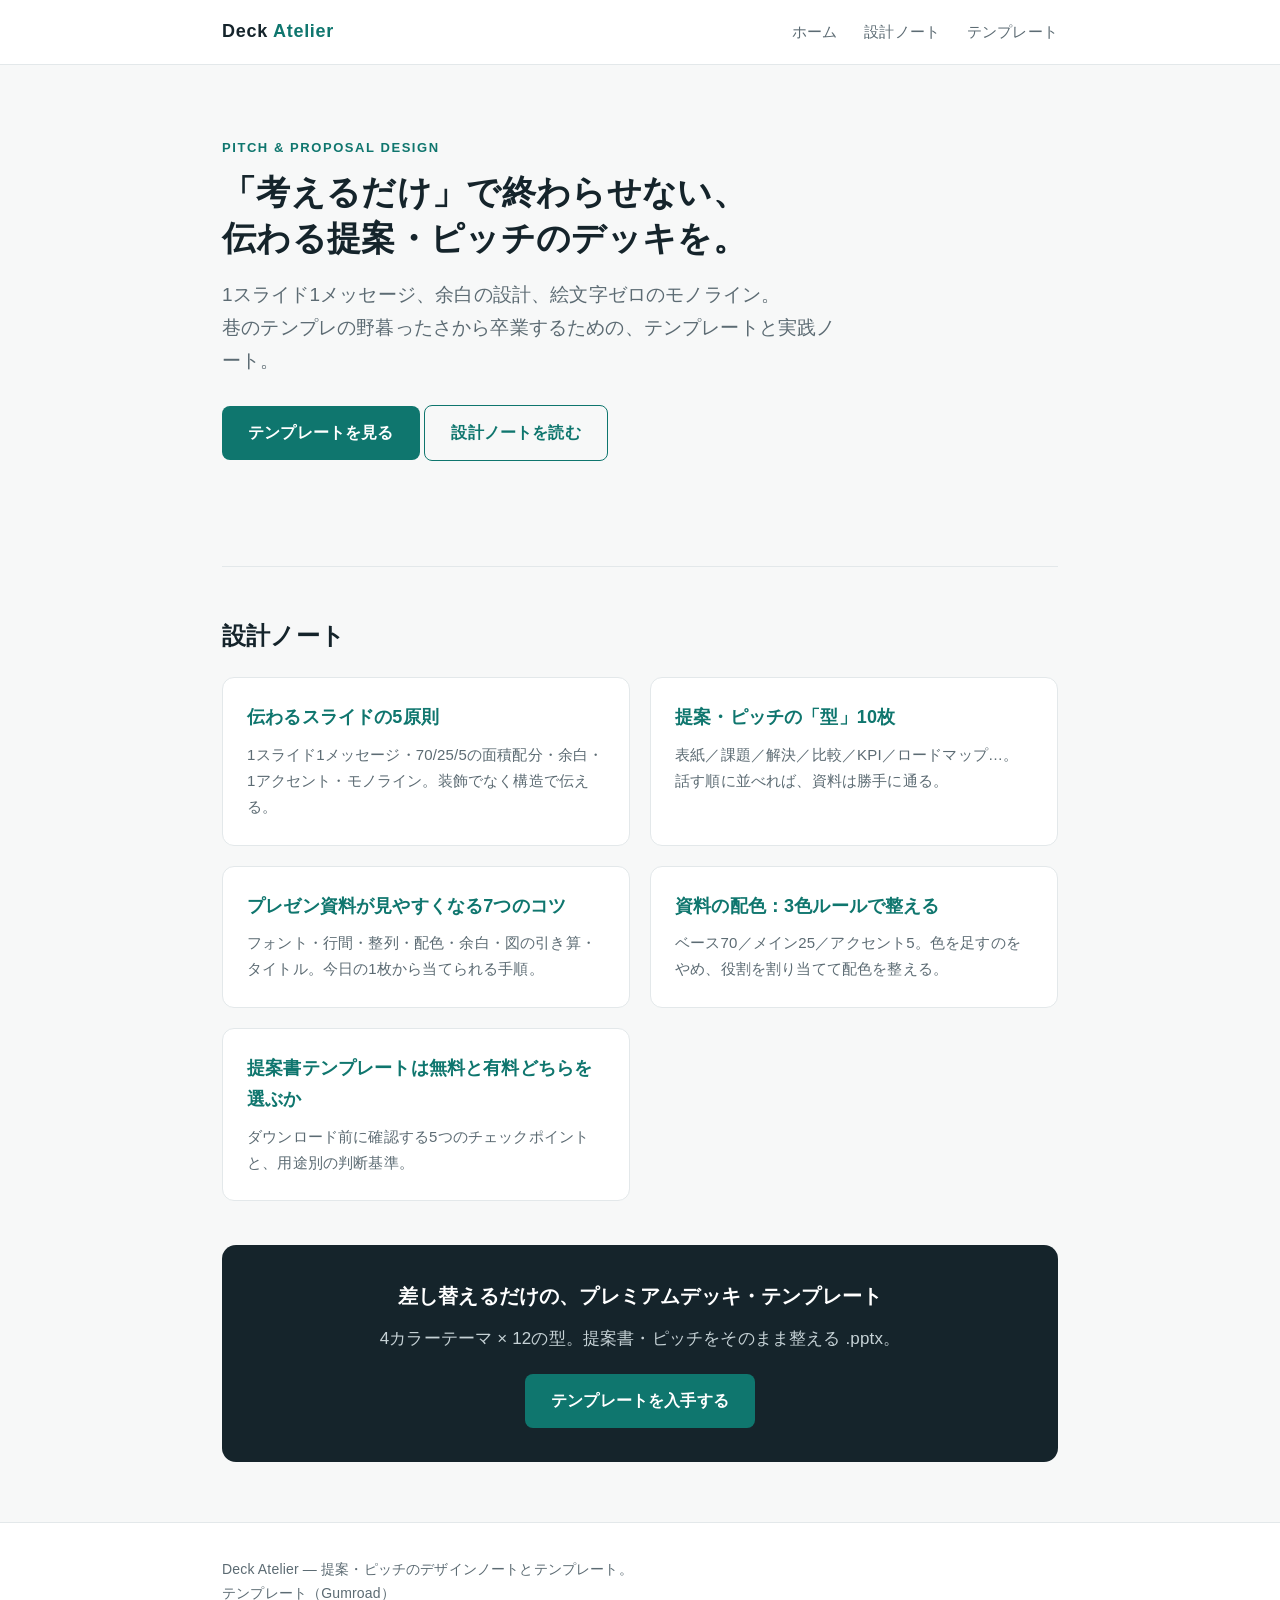
==== index.html @ 908f52f6 "feat: 設計ノート#5「提案書テンプレートは無料と有料どちらを選ぶか」公開 検索意図「提案書 テンプレート 無料」向け。ダウンロード前の5チェックポイント・ 用途別判断基準・入手後の初期設定手順を" ====
<!doctype html>
<html lang="ja">
<head>
<meta charset="utf-8">
<meta name="viewport" content="width=device-width,initial-scale=1">
<title>Deck Atelier ｜ 提案書・ピッチデックのデザインテンプレートと設計ノート</title>
<meta name="description" content="提案書・ピッチデックの「伝わる」デザインを、テンプレートと実践ノートで。1スライド1メッセージ・余白設計・絵文字ゼロのモノライン。パワポで差し替えるだけ。">
<meta property="og:title" content="Deck Atelier — 提案・ピッチが伝わるデッキデザイン">
<meta property="og:description" content="1スライド1メッセージの型と、差し替えるだけのプレミアムテンプレート。">
<meta property="og:type" content="website">
<link rel="canonical" href="https://imeiden0814-sys.github.io/deck-atelier/">
<link rel="stylesheet" href="./style.css">
</head>
<body>
<header class="site"><div class="wrap">
  <div class="brand">Deck <span>Atelier</span></div>
  <nav class="top">
    <a href="./">ホーム</a>
    <a href="./guide/slide-design-principles.html">設計ノート</a>
    <a href="https://imeiden.gumroad.com/l/premium-ai-deck">テンプレート</a>
  </nav>
</div></header>

<main class="wrap">
  <section class="hero">
    <p class="kicker">Pitch &amp; Proposal Design</p>
    <h1>「考えるだけ」で終わらせない、<br>伝わる提案・ピッチのデッキを。</h1>
    <p class="lead">1スライド1メッセージ、余白の設計、絵文字ゼロのモノライン。<br>巷のテンプレの野暮ったさから卒業するための、テンプレートと実践ノート。</p>
    <p>
      <a class="btn" href="https://imeiden.gumroad.com/l/premium-ai-deck">テンプレートを見る</a>
      <a class="btn ghost" href="./guide/slide-design-principles.html">設計ノートを読む</a>
    </p>
  </section>

  <hr class="hr">

  <section>
    <h2>設計ノート</h2>
    <div class="grid">
      <a class="card" href="./guide/slide-design-principles.html">
        <h3>伝わるスライドの5原則</h3>
        <p>1スライド1メッセージ・70/25/5の面積配分・余白・1アクセント・モノライン。装飾でなく構造で伝える。</p>
      </a>
      <a class="card" href="./guide/pitch-deck-structure.html">
        <h3>提案・ピッチの「型」10枚</h3>
        <p>表紙／課題／解決／比較／KPI／ロードマップ…。話す順に並べれば、資料は勝手に通る。</p>
      </a>
      <a class="card" href="./guide/presentation-readable-tips.html">
        <h3>プレゼン資料が見やすくなる7つのコツ</h3>
        <p>フォント・行間・整列・配色・余白・図の引き算・タイトル。今日の1枚から当てられる手順。</p>
      </a>
      <a class="card" href="./guide/slide-color-3rule.html">
        <h3>資料の配色：3色ルールで整える</h3>
        <p>ベース70／メイン25／アクセント5。色を足すのをやめ、役割を割り当てて配色を整える。</p>
      </a>
      <a class="card" href="./guide/proposal-template-free-vs-paid.html">
        <h3>提案書テンプレートは無料と有料どちらを選ぶか</h3>
        <p>ダウンロード前に確認する5つのチェックポイントと、用途別の判断基準。</p>
      </a>
    </div>
  </section>

  <div class="cta-band">
    <h3>差し替えるだけの、プレミアムデッキ・テンプレート</h3>
    <p>4カラーテーマ × 12の型。提案書・ピッチをそのまま整える .pptx。</p>
    <a class="btn" href="https://imeiden.gumroad.com/l/premium-ai-deck" style="background:#0f766e">テンプレートを入手する</a>
  </div>
</main>

<footer class="site"><div class="wrap">
  Deck Atelier — 提案・ピッチのデザインノートとテンプレート。<br>
  <a href="https://imeiden.gumroad.com/l/premium-ai-deck">テンプレート（Gumroad）</a>
</div></footer>
</body>
</html>
---- style.css ----
:root{
  --ink:#15242b;      /* 濃紺グレー・本文 */
  --muted:#5c6b73;
  --line:#e3e8ea;
  --bg:#f7f8f8;
  --card:#ffffff;
  --accent:#0f766e;   /* ティール1アクセント */
  --accent-ink:#0b544e;
  --max:880px;
}
*{box-sizing:border-box}
html{-webkit-text-size-adjust:100%}
body{
  margin:0;color:var(--ink);background:var(--bg);
  font-family:-apple-system,"Segoe UI","Hiragino Kaku Gothic ProN","Noto Sans JP",Meiryo,sans-serif;
  line-height:1.75;font-size:17px;letter-spacing:.01em;
}
a{color:var(--accent);text-decoration:none}
a:hover{text-decoration:underline}
.wrap{max-width:var(--max);margin:0 auto;padding:0 22px}
header.site{border-bottom:1px solid var(--line);background:var(--card)}
header.site .wrap{display:flex;align-items:center;justify-content:space-between;height:64px}
.brand{font-weight:700;letter-spacing:.04em;color:var(--ink);font-size:18px}
.brand span{color:var(--accent)}
nav.top a{color:var(--muted);margin-left:22px;font-size:15px}
.hero{padding:72px 0 40px}
.hero h1{font-size:34px;line-height:1.35;margin:0 0 16px;font-weight:800;letter-spacing:.01em}
.hero p.lead{font-size:19px;color:var(--muted);margin:0 0 28px;max-width:620px}
.btn{display:inline-block;background:var(--accent);color:#fff;padding:13px 26px;border-radius:8px;font-weight:700;font-size:16px}
.btn:hover{background:var(--accent-ink);text-decoration:none}
.btn.ghost{background:transparent;color:var(--accent);border:1.5px solid var(--accent)}
.btn.ghost:hover{background:rgba(15,118,110,.06)}
.hr{height:1px;background:var(--line);border:0;margin:48px 0}
section h2{font-size:24px;font-weight:800;margin:0 0 20px}
.grid{display:grid;grid-template-columns:1fr 1fr;gap:20px}
@media(max-width:680px){.grid{grid-template-columns:1fr}.hero h1{font-size:27px}}
.card{background:var(--card);border:1px solid var(--line);border-radius:12px;padding:24px}
.card h3{margin:0 0 8px;font-size:18px}
.card p{margin:0;color:var(--muted);font-size:15px}
.kicker{color:var(--accent);font-weight:700;font-size:13px;letter-spacing:.12em;text-transform:uppercase;margin:0 0 10px}
article.post{padding:56px 0}
article.post h1{font-size:30px;line-height:1.4;margin:0 0 8px;font-weight:800}
article.post .meta{color:var(--muted);font-size:14px;margin:0 0 32px}
article.post h2{font-size:22px;margin:40px 0 14px}
article.post h3{font-size:18px;margin:28px 0 10px}
article.post p{margin:0 0 18px}
article.post ul{margin:0 0 18px;padding-left:22px}
article.post li{margin:0 0 8px}
blockquote{border-left:3px solid var(--accent);margin:24px 0;padding:6px 0 6px 18px;color:var(--accent-ink);background:rgba(15,118,110,.04)}
.cta-band{background:var(--ink);color:#fff;border-radius:14px;padding:34px;margin:44px 0;text-align:center}
.cta-band h3{margin:0 0 10px;font-size:20px;color:#fff}
.cta-band p{margin:0 0 20px;color:#c6d2d6}
footer.site{border-top:1px solid var(--line);background:var(--card);margin-top:60px;padding:34px 0;color:var(--muted);font-size:14px}
footer.site a{color:var(--muted)}
.tag{display:inline-block;font-size:12px;color:var(--accent);border:1px solid var(--line);border-radius:999px;padding:3px 11px;margin-right:6px}
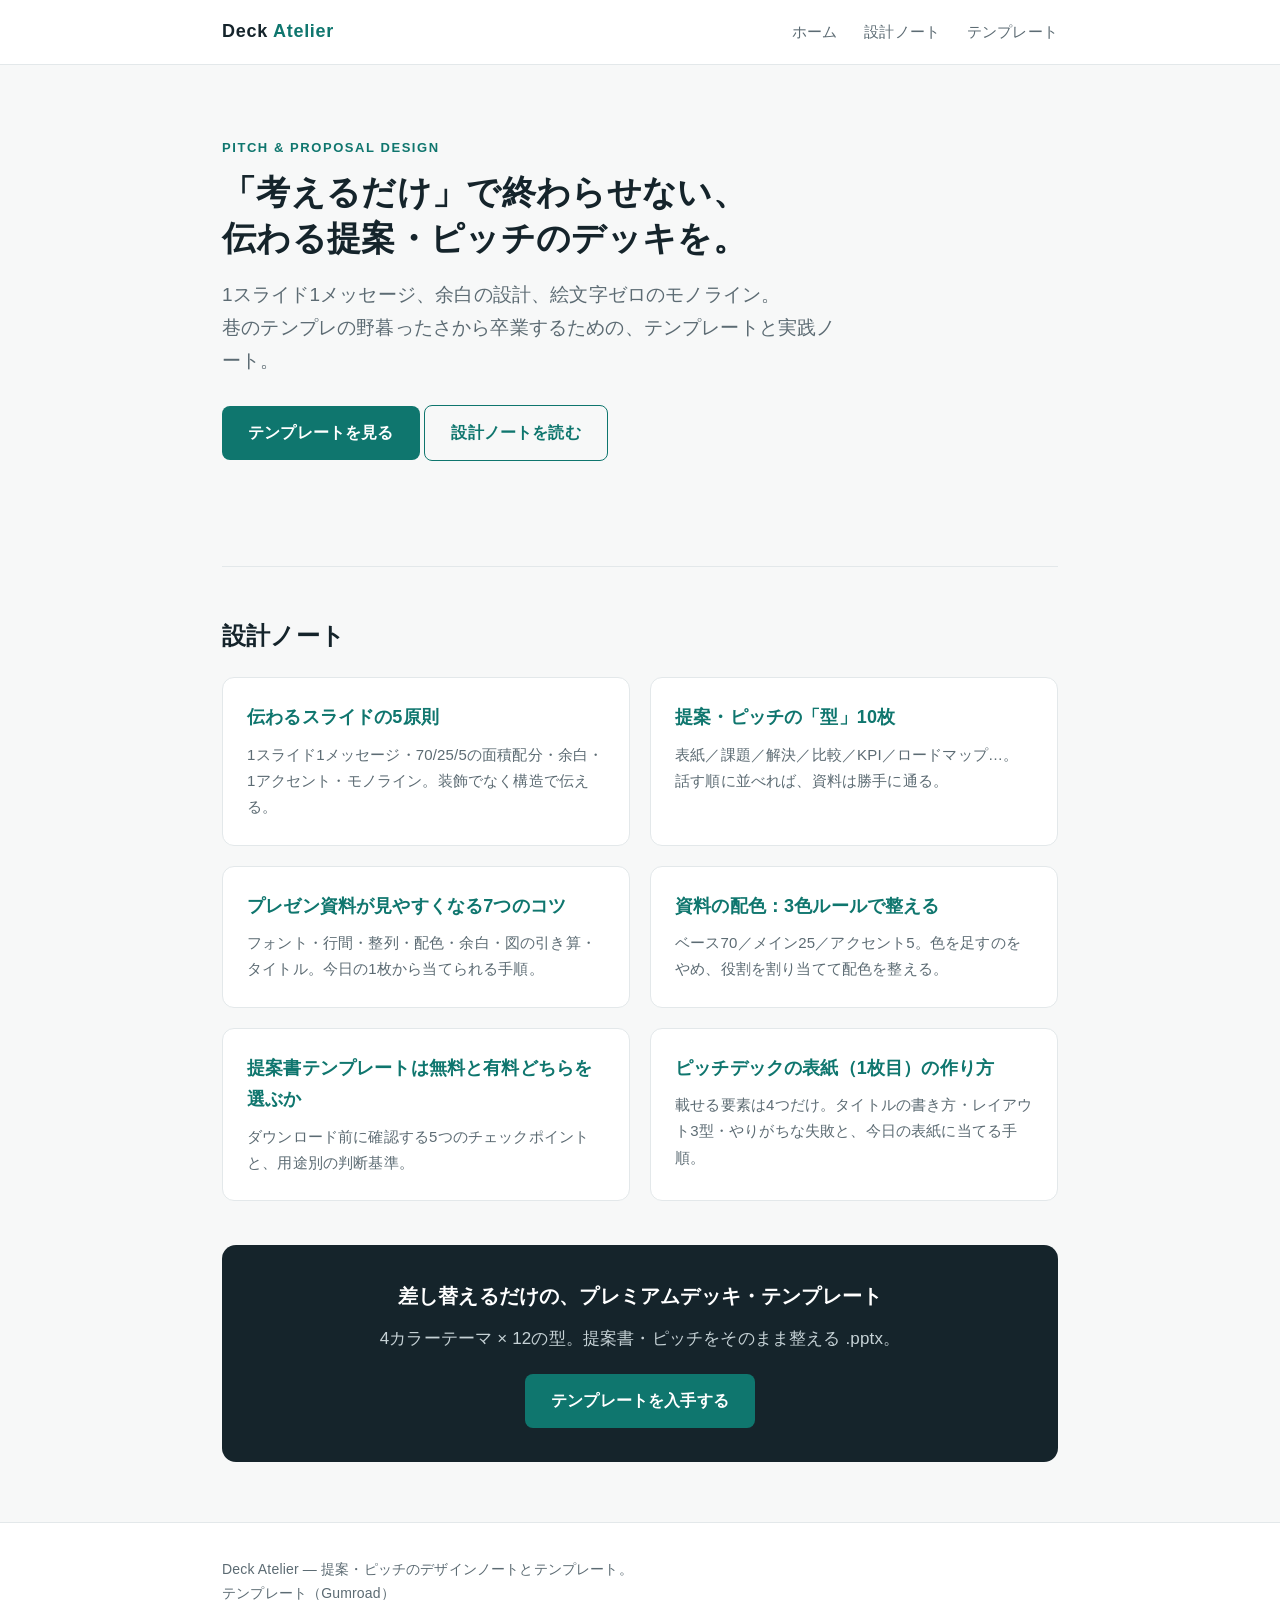
==== commit c0f716a2: "add: ピッチデックの表紙（1枚目）の作り方 — 設計ノート#6 タイトルの書き方・載せる4要素・レイアウト3型・やりがちな失敗4つ・今日の表紙に当てる5手順。 検索意図「ピッチデック 表紙」狙い。" ====
--- a/index.html
+++ b/index.html
@@ -57,6 +57,10 @@
         <h3>提案書テンプレートは無料と有料どちらを選ぶか</h3>
         <p>ダウンロード前に確認する5つのチェックポイントと、用途別の判断基準。</p>
       </a>
+      <a class="card" href="./guide/pitch-deck-cover.html">
+        <h3>ピッチデックの表紙（1枚目）の作り方</h3>
+        <p>載せる要素は4つだけ。タイトルの書き方・レイアウト3型・やりがちな失敗と、今日の表紙に当てる手順。</p>
+      </a>
     </div>
   </section>
 
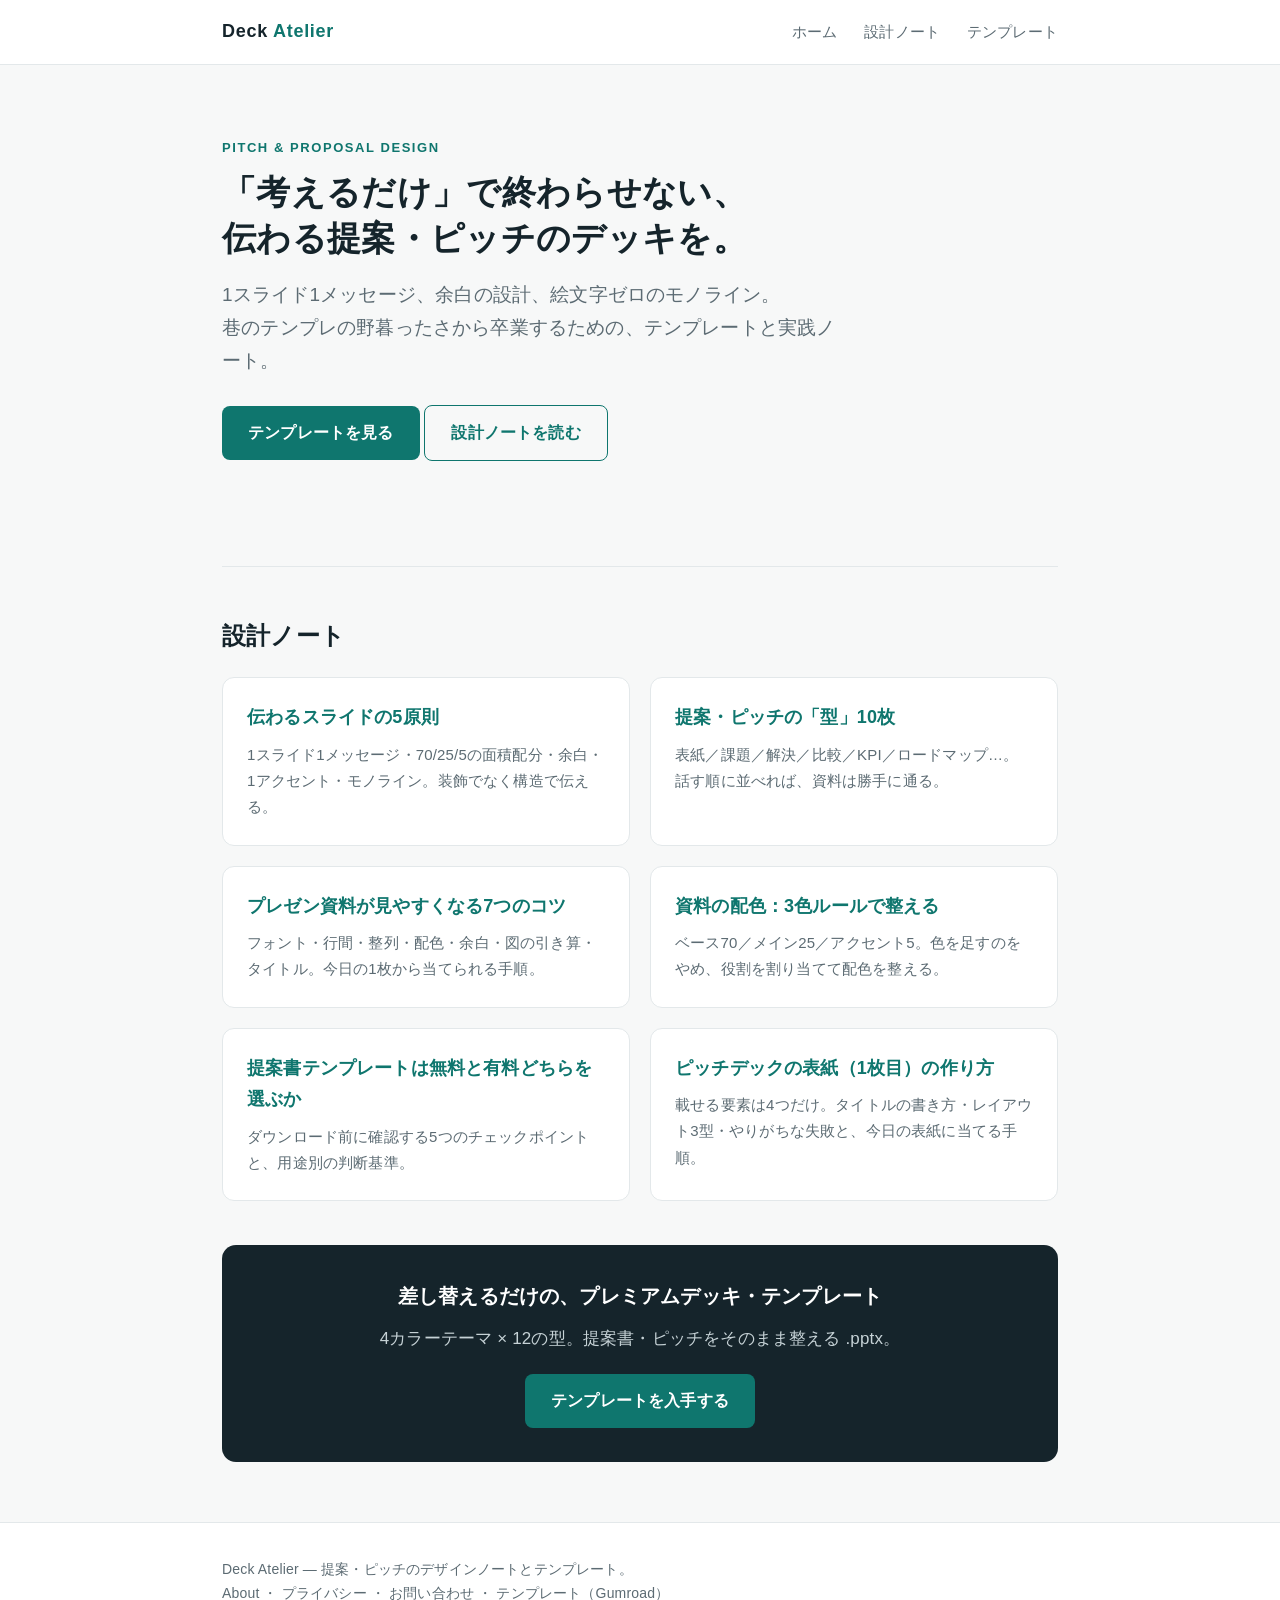
==== commit fa8ffc25: "Add About/Privacy/Contact pages + footer/sitemap links Co-Authored-By: Claude Opus 4.8 (1M context) " ====
--- a/index.html
+++ b/index.html
@@ -73,7 +73,7 @@
 
 <footer class="site"><div class="wrap">
   Deck Atelier — 提案・ピッチのデザインノートとテンプレート。<br>
-  <a href="https://imeiden.gumroad.com/l/premium-ai-deck">テンプレート（Gumroad）</a>
+  <a href="./about.html">About</a> ・ <a href="./privacy.html">プライバシー</a> ・ <a href="./contact.html">お問い合わせ</a> ・ <a href="https://imeiden.gumroad.com/l/premium-ai-deck">テンプレート（Gumroad）</a>
 </div></footer>
 </body>
 </html>
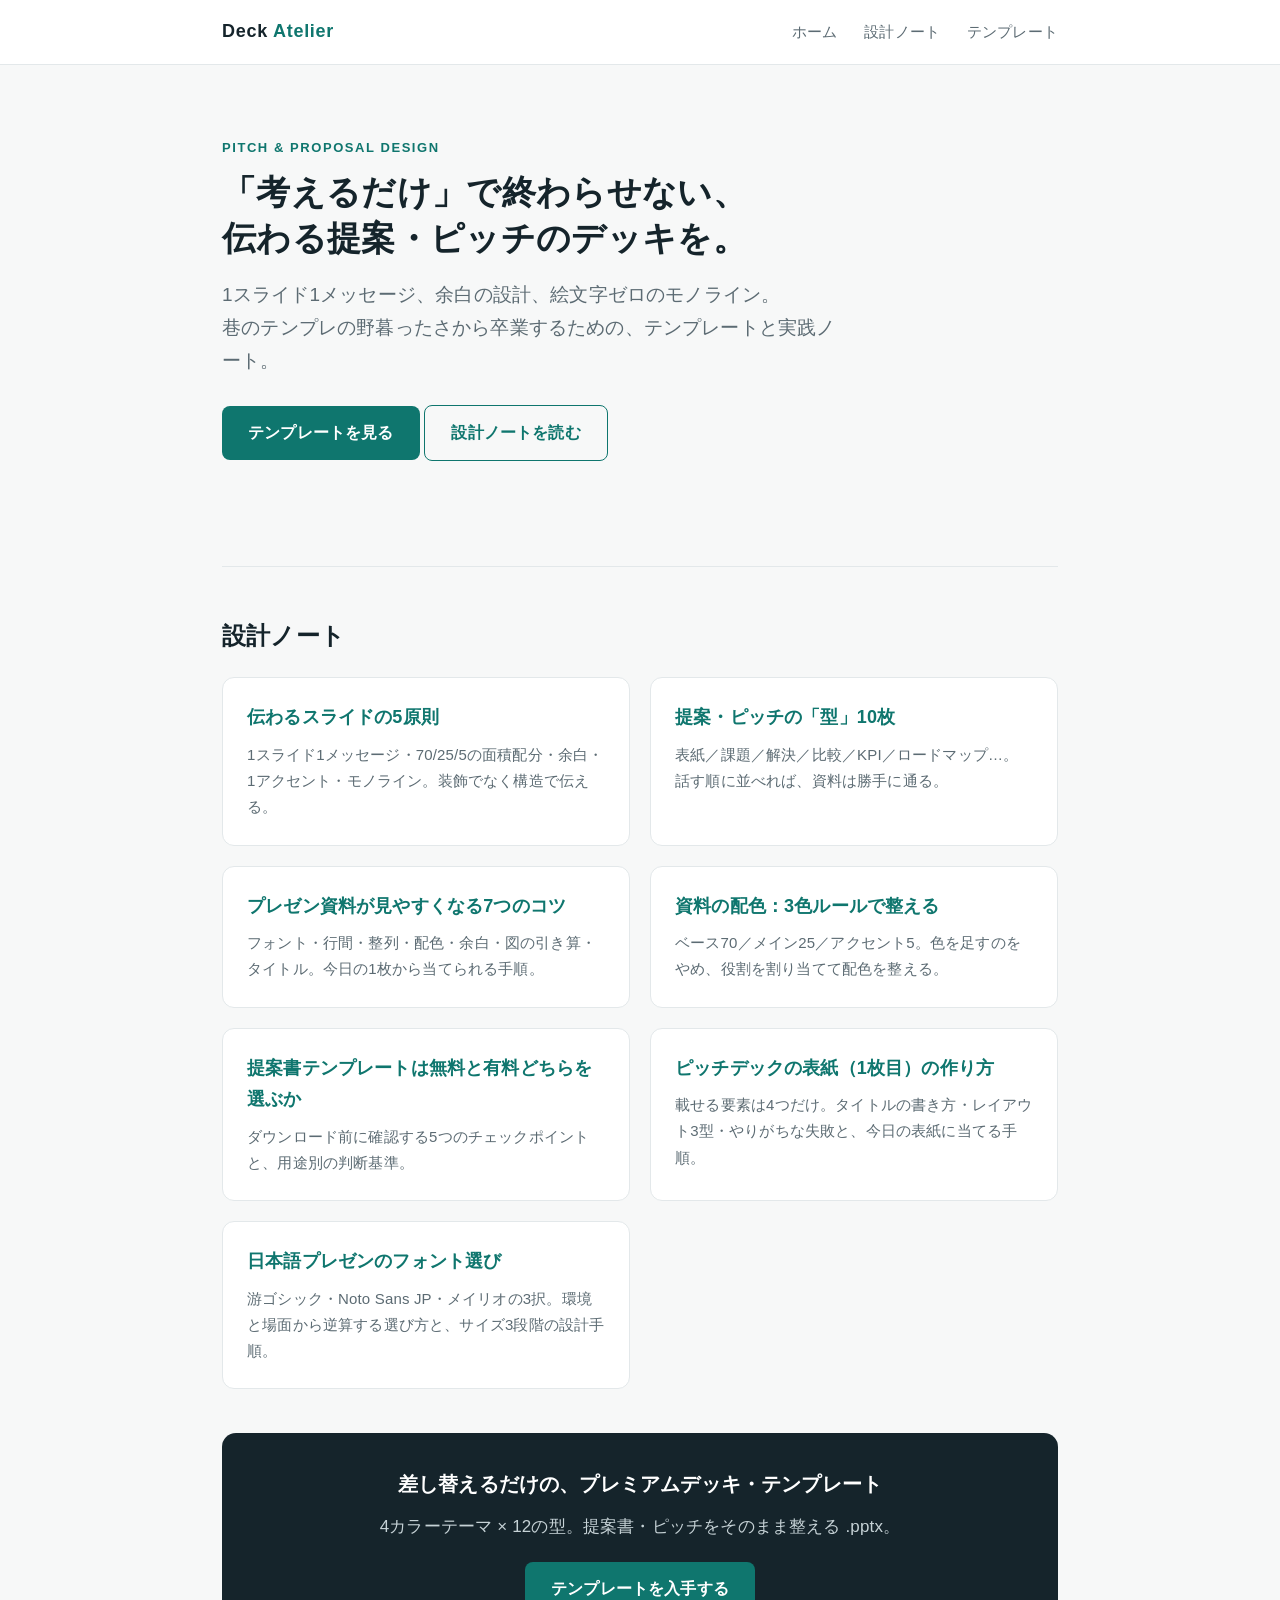
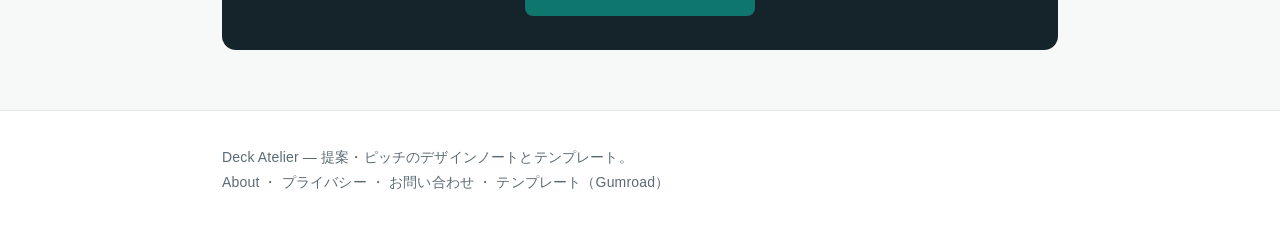
==== commit 0292040b: "Add guide: 日本語プレゼンのフォント選び (plan #7) 游ゴシック・Noto Sans JP・メイリオの3択、サイズ3段階設計、欧文ペアリングの実践ガイド。  Co-Authored-" ====
--- a/index.html
+++ b/index.html
@@ -61,6 +61,10 @@
         <h3>ピッチデックの表紙（1枚目）の作り方</h3>
         <p>載せる要素は4つだけ。タイトルの書き方・レイアウト3型・やりがちな失敗と、今日の表紙に当てる手順。</p>
       </a>
+      <a class="card" href="./guide/presentation-font-japanese.html">
+        <h3>日本語プレゼンのフォント選び</h3>
+        <p>游ゴシック・Noto Sans JP・メイリオの3択。環境と場面から逆算する選び方と、サイズ3段階の設計手順。</p>
+      </a>
     </div>
   </section>
 
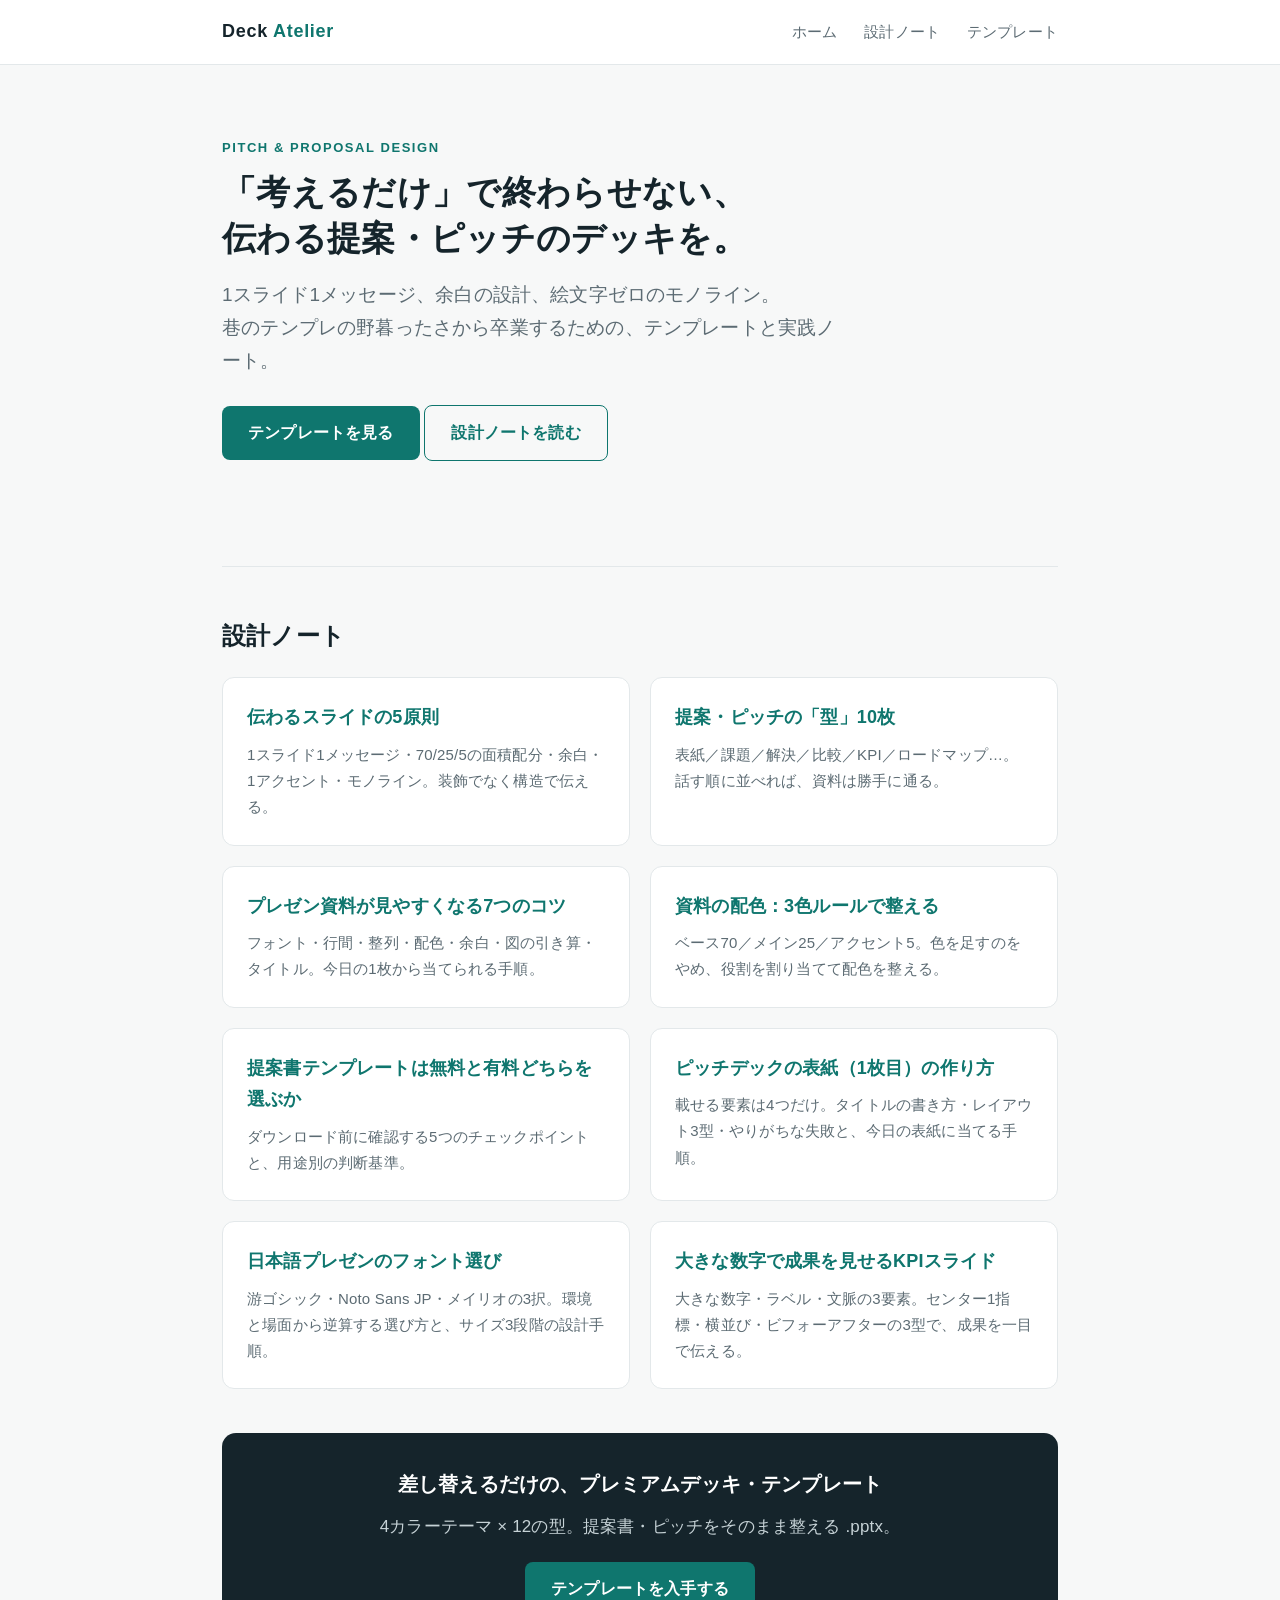
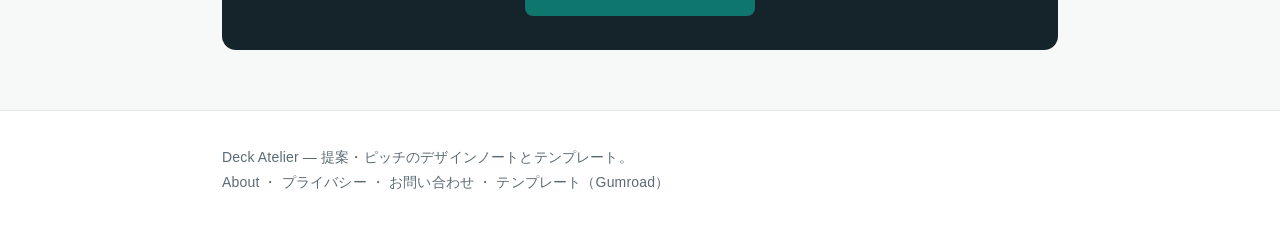
==== commit 804689fd: "feat(guide): KPIスライドの見せ方と作り方（プラン#8） 大きな数字・ラベル・文脈の3要素構造、3レイアウト型（センター/横並び/ビフォーアフター）、 失敗パターン4つ、パワポでの作成手" ====
--- a/index.html
+++ b/index.html
@@ -65,6 +65,10 @@
         <h3>日本語プレゼンのフォント選び</h3>
         <p>游ゴシック・Noto Sans JP・メイリオの3択。環境と場面から逆算する選び方と、サイズ3段階の設計手順。</p>
       </a>
+      <a class="card" href="./guide/kpi-slide-design.html">
+        <h3>大きな数字で成果を見せるKPIスライド</h3>
+        <p>大きな数字・ラベル・文脈の3要素。センター1指標・横並び・ビフォーアフターの3型で、成果を一目で伝える。</p>
+      </a>
     </div>
   </section>
 
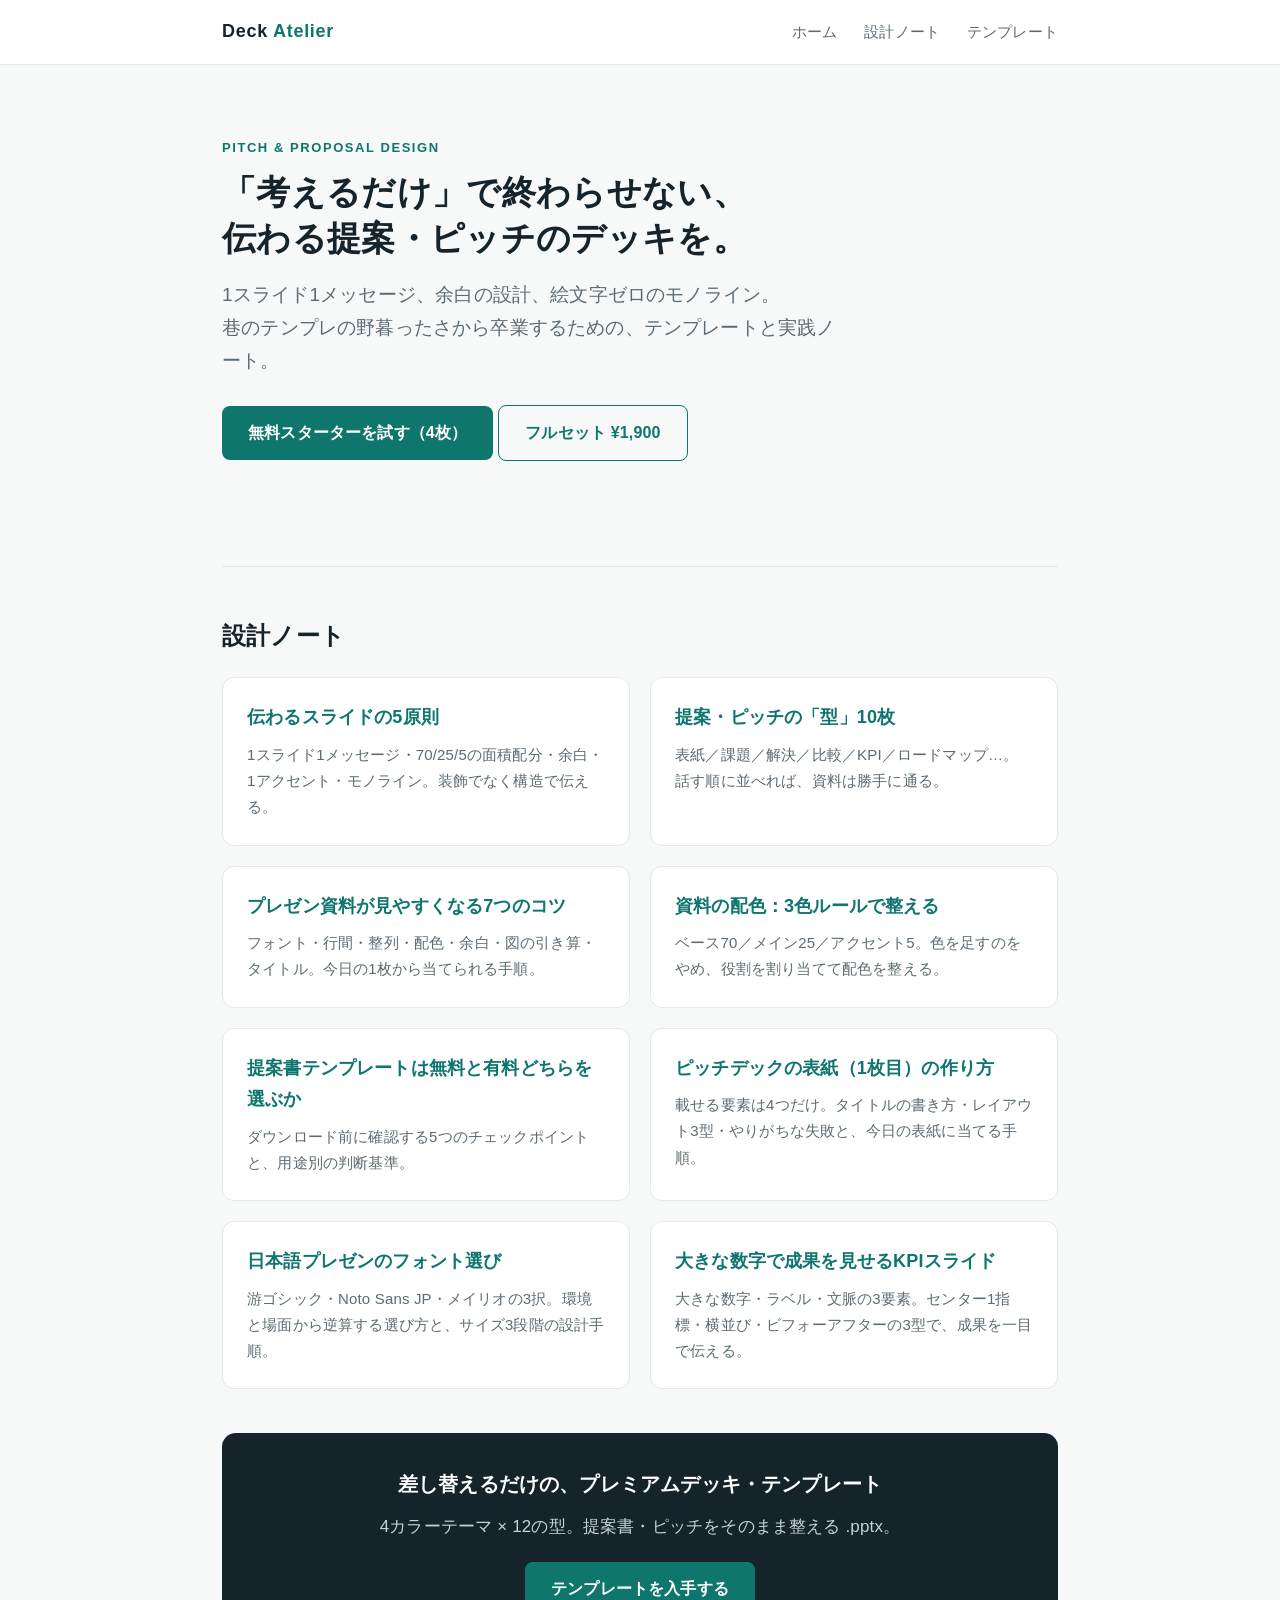
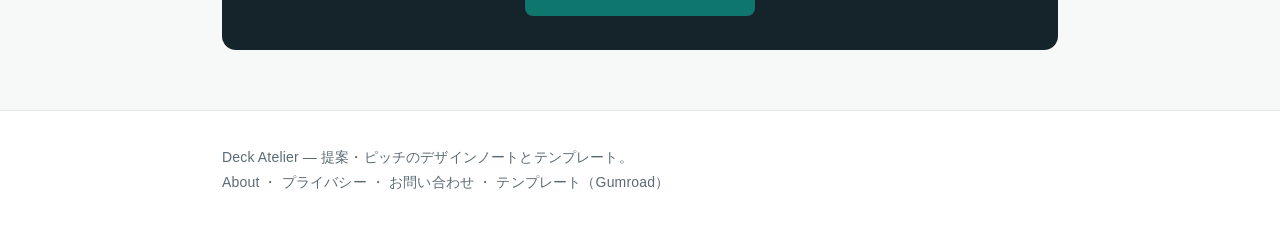
==== commit 31531135: "Add free starter (4-slide .pptx) + landing + hero CTA (funnel: free->full) Co-Authored-By: Claude Op" ====
--- a/index.html
+++ b/index.html
@@ -27,8 +27,8 @@
     <h1>「考えるだけ」で終わらせない、<br>伝わる提案・ピッチのデッキを。</h1>
     <p class="lead">1スライド1メッセージ、余白の設計、絵文字ゼロのモノライン。<br>巷のテンプレの野暮ったさから卒業するための、テンプレートと実践ノート。</p>
     <p>
-      <a class="btn" href="https://imeiden.gumroad.com/l/premium-ai-deck">テンプレートを見る</a>
-      <a class="btn ghost" href="./guide/slide-design-principles.html">設計ノートを読む</a>
+      <a class="btn" href="./free-starter.html">無料スターターを試す（4枚）</a>
+      <a class="btn ghost" href="https://imeiden.gumroad.com/l/premium-ai-deck">フルセット ¥1,900</a>
     </p>
   </section>
 
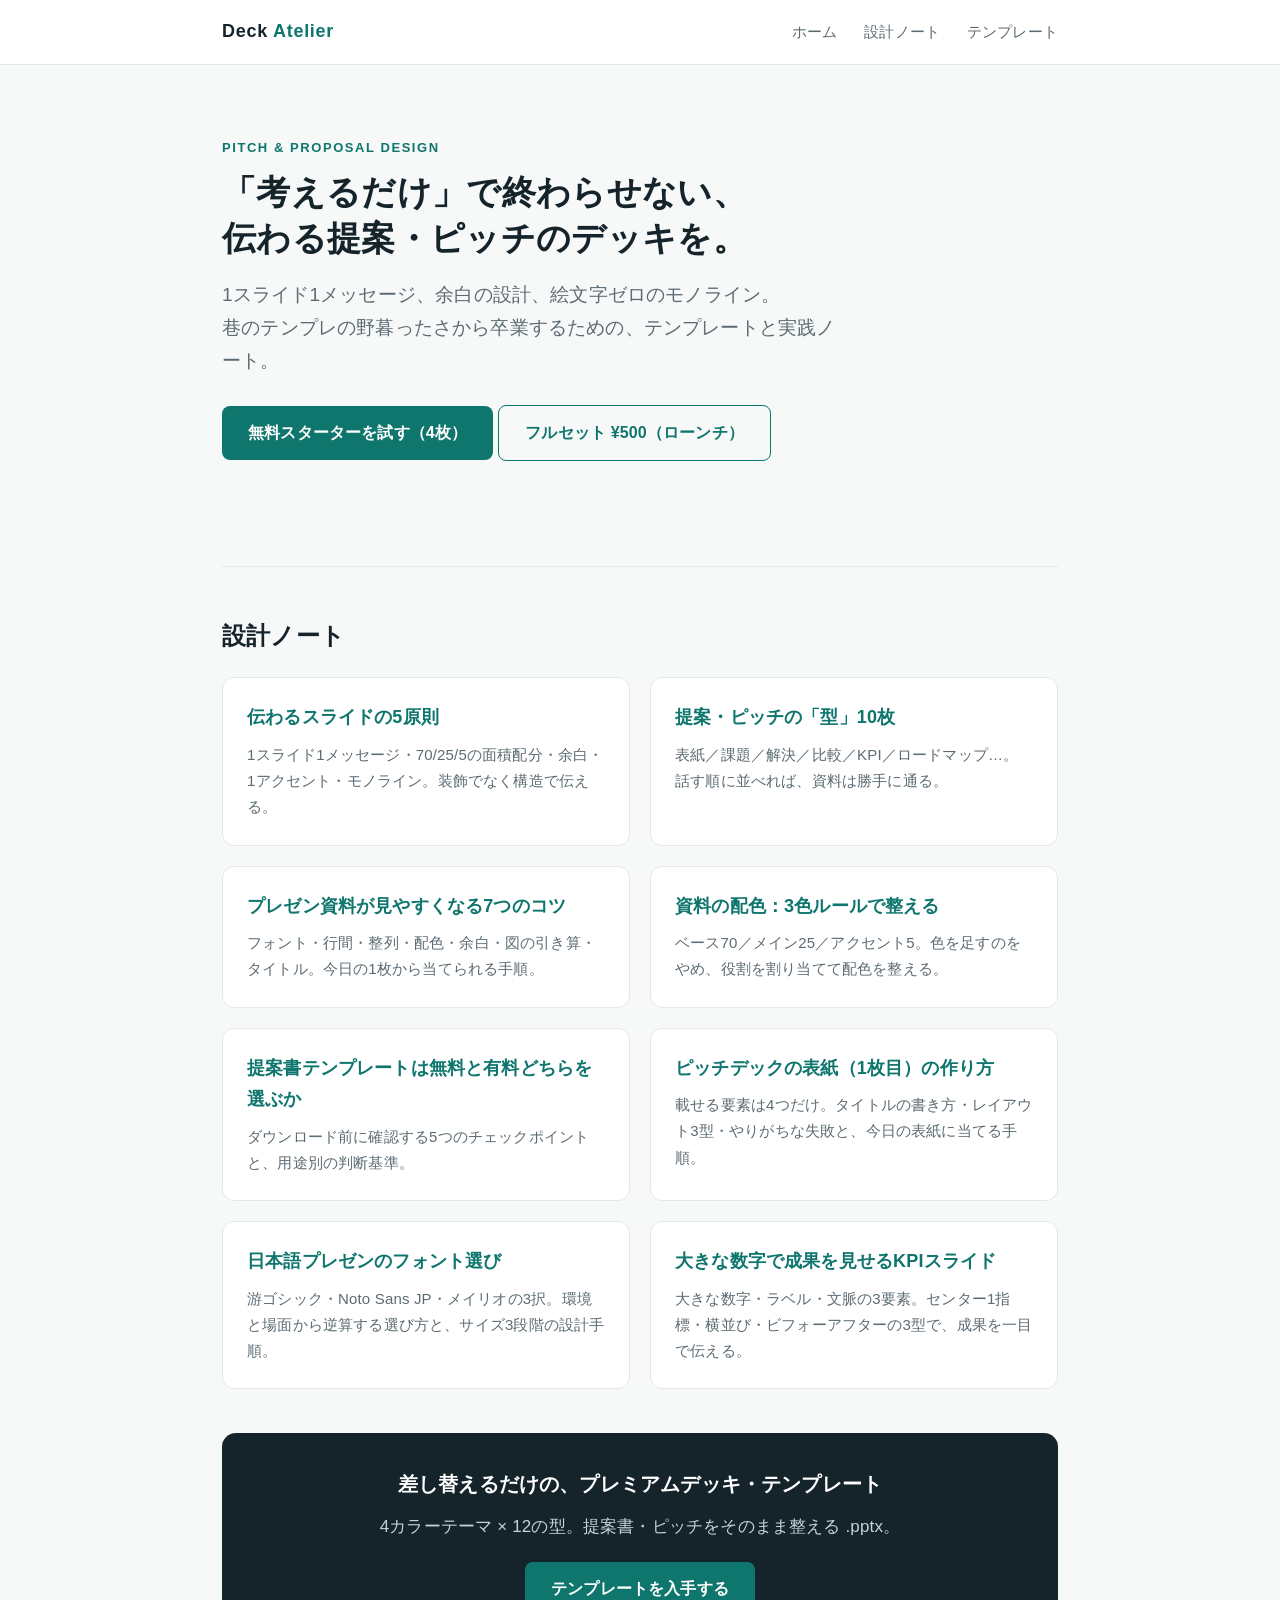
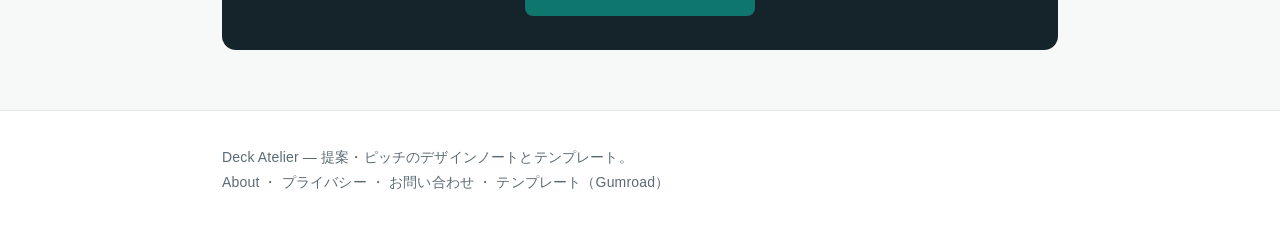
==== commit 643bb209: "Launch pricing: point all CTAs to LAUNCH discount (Y500) Co-Authored-By: Claude Opus 4.8 (1M context" ====
--- a/index.html
+++ b/index.html
@@ -17,7 +17,7 @@
   <nav class="top">
     <a href="./">ホーム</a>
     <a href="./guide/slide-design-principles.html">設計ノート</a>
-    <a href="https://imeiden.gumroad.com/l/premium-ai-deck">テンプレート</a>
+    <a href="https://imeiden.gumroad.com/l/premium-ai-deck/LAUNCH">テンプレート</a>
   </nav>
 </div></header>
 
@@ -28,7 +28,7 @@
     <p class="lead">1スライド1メッセージ、余白の設計、絵文字ゼロのモノライン。<br>巷のテンプレの野暮ったさから卒業するための、テンプレートと実践ノート。</p>
     <p>
       <a class="btn" href="./free-starter.html">無料スターターを試す（4枚）</a>
-      <a class="btn ghost" href="https://imeiden.gumroad.com/l/premium-ai-deck">フルセット ¥1,900</a>
+      <a class="btn ghost" href="https://imeiden.gumroad.com/l/premium-ai-deck/LAUNCH">フルセット ¥500（ローンチ）</a>
     </p>
   </section>
 
@@ -75,13 +75,13 @@
   <div class="cta-band">
     <h3>差し替えるだけの、プレミアムデッキ・テンプレート</h3>
     <p>4カラーテーマ × 12の型。提案書・ピッチをそのまま整える .pptx。</p>
-    <a class="btn" href="https://imeiden.gumroad.com/l/premium-ai-deck" style="background:#0f766e">テンプレートを入手する</a>
+    <a class="btn" href="https://imeiden.gumroad.com/l/premium-ai-deck/LAUNCH" style="background:#0f766e">テンプレートを入手する</a>
   </div>
 </main>
 
 <footer class="site"><div class="wrap">
   Deck Atelier — 提案・ピッチのデザインノートとテンプレート。<br>
-  <a href="./about.html">About</a> ・ <a href="./privacy.html">プライバシー</a> ・ <a href="./contact.html">お問い合わせ</a> ・ <a href="https://imeiden.gumroad.com/l/premium-ai-deck">テンプレート（Gumroad）</a>
+  <a href="./about.html">About</a> ・ <a href="./privacy.html">プライバシー</a> ・ <a href="./contact.html">お問い合わせ</a> ・ <a href="https://imeiden.gumroad.com/l/premium-ai-deck/LAUNCH">テンプレート（Gumroad）</a>
 </div></footer>
 </body>
 </html>
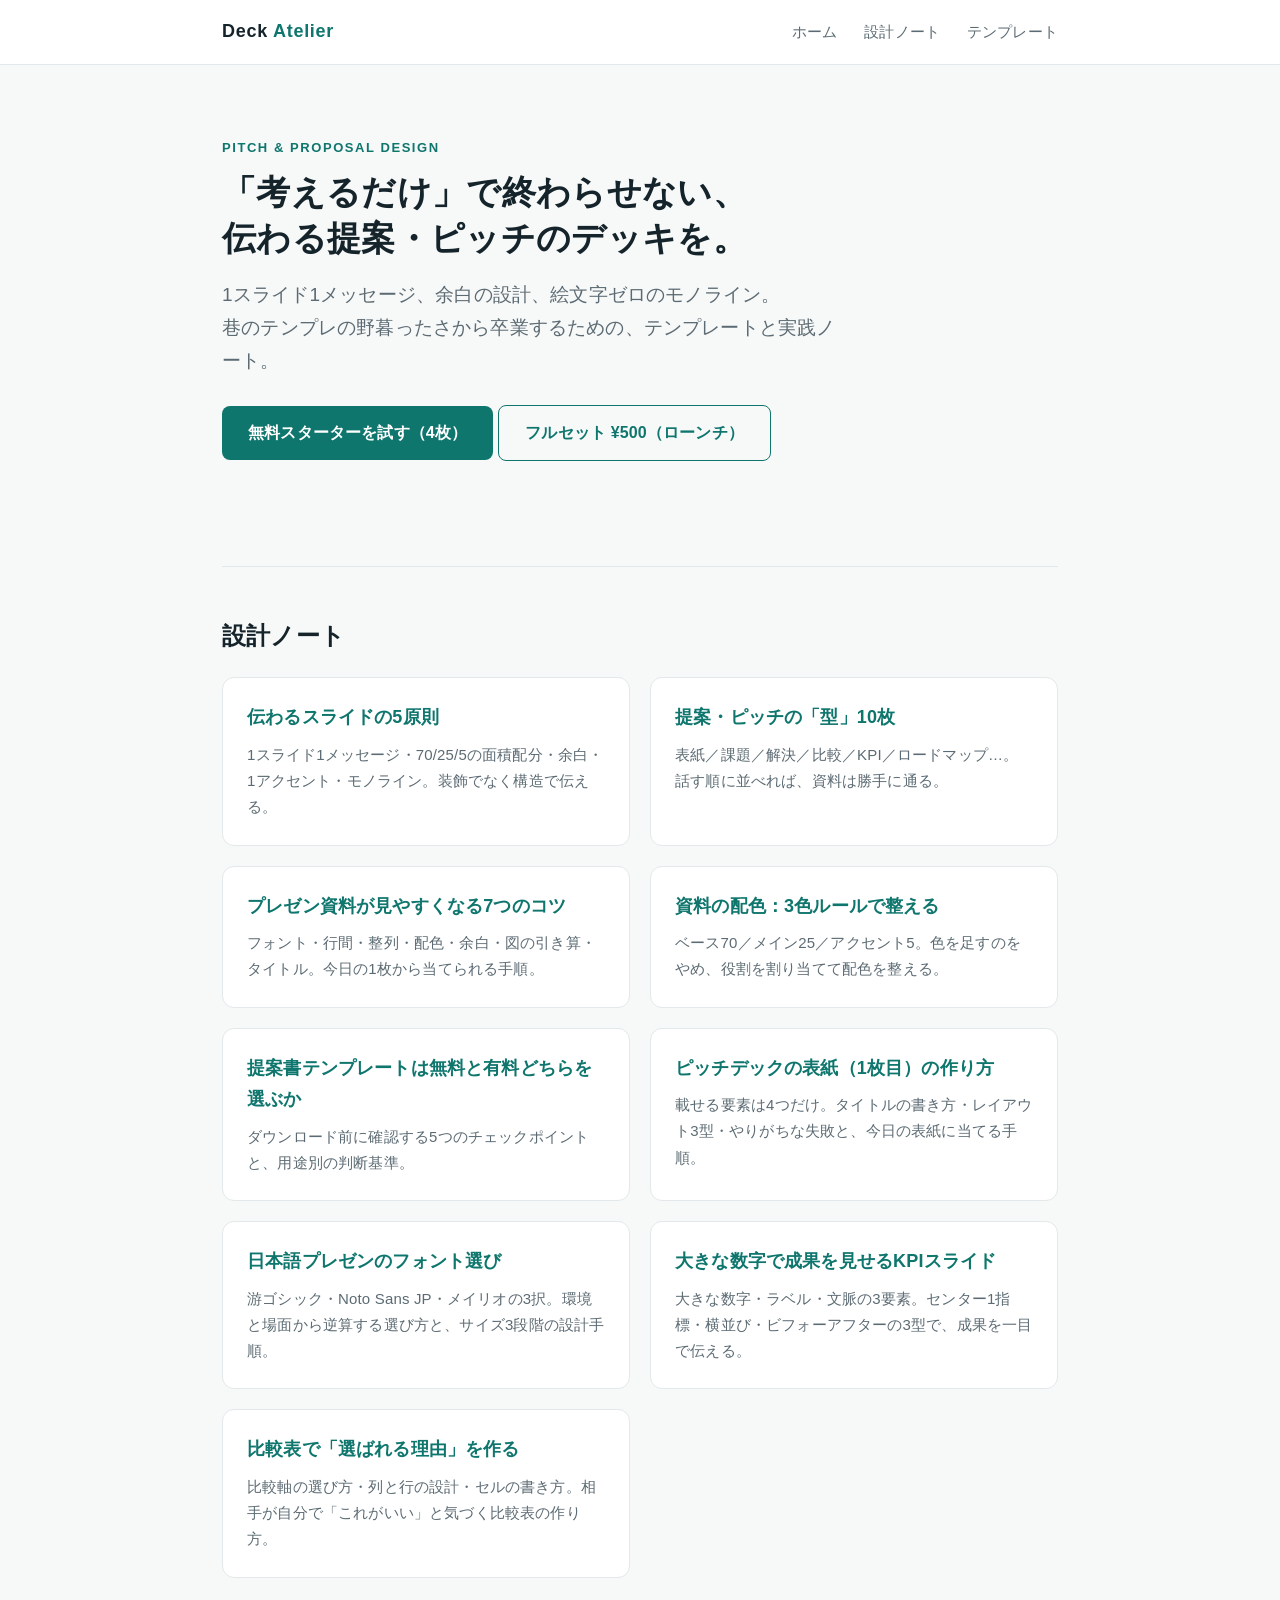
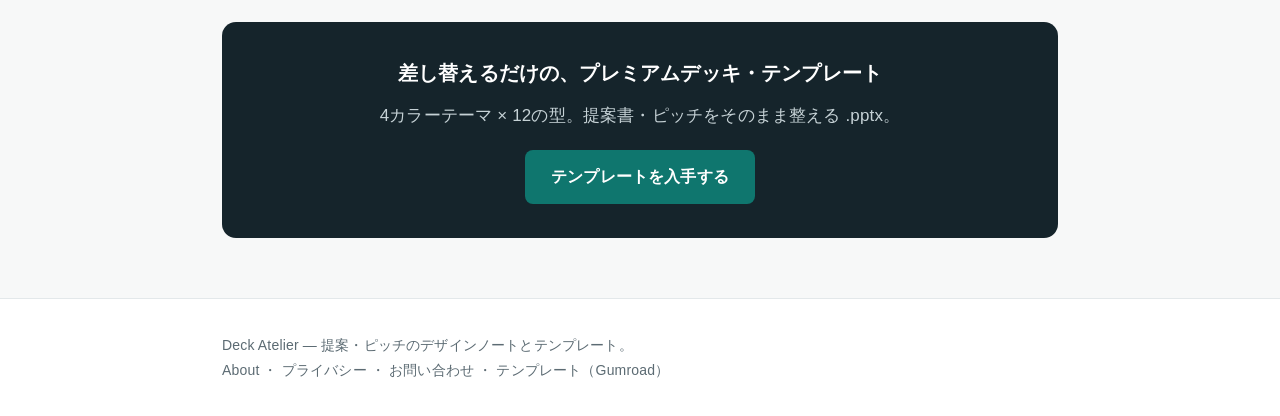
==== commit 6135f963: "feat: add guide #9 — comparison table slide design New article: 比較表で「選ばれる理由」を作る (comparison-table-sl" ====
--- a/index.html
+++ b/index.html
@@ -69,6 +69,10 @@
         <h3>大きな数字で成果を見せるKPIスライド</h3>
         <p>大きな数字・ラベル・文脈の3要素。センター1指標・横並び・ビフォーアフターの3型で、成果を一目で伝える。</p>
       </a>
+      <a class="card" href="./guide/comparison-table-slide.html">
+        <h3>比較表で「選ばれる理由」を作る</h3>
+        <p>比較軸の選び方・列と行の設計・セルの書き方。相手が自分で「これがいい」と気づく比較表の作り方。</p>
+      </a>
     </div>
   </section>
 
